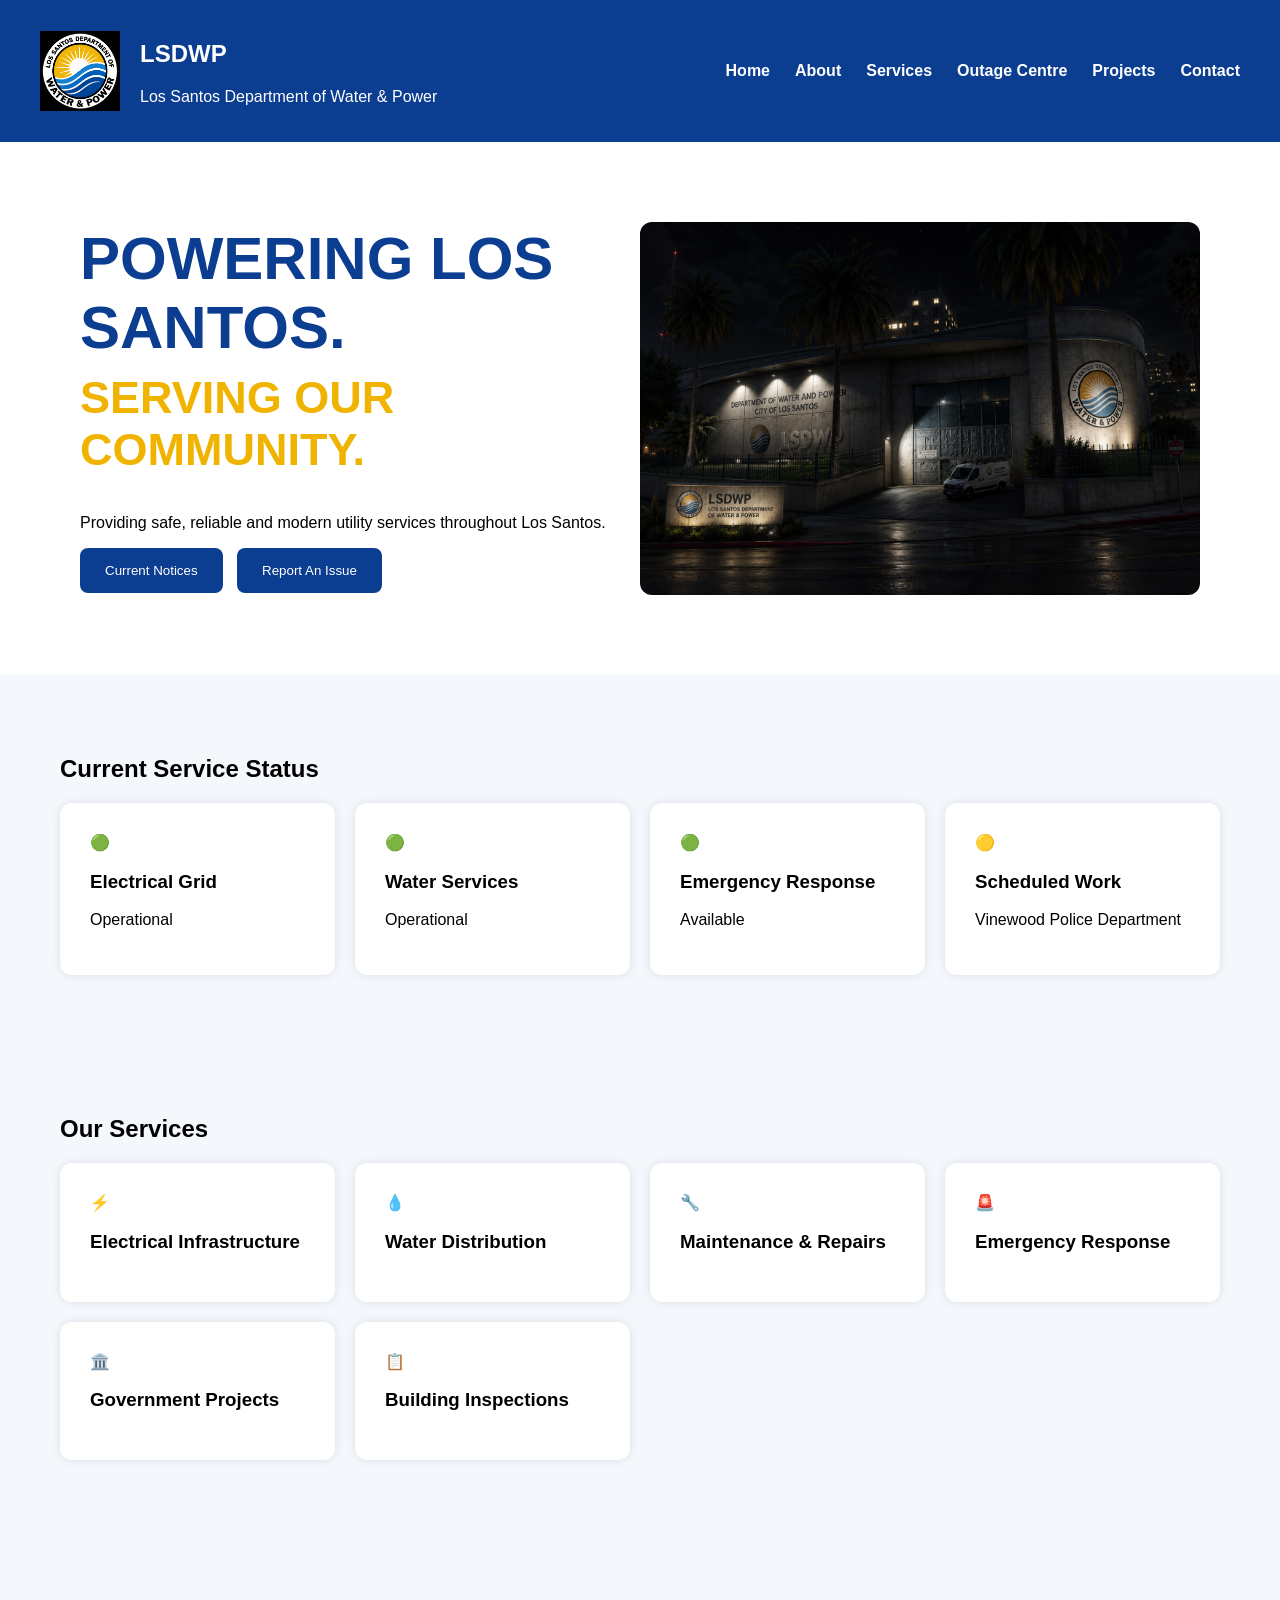
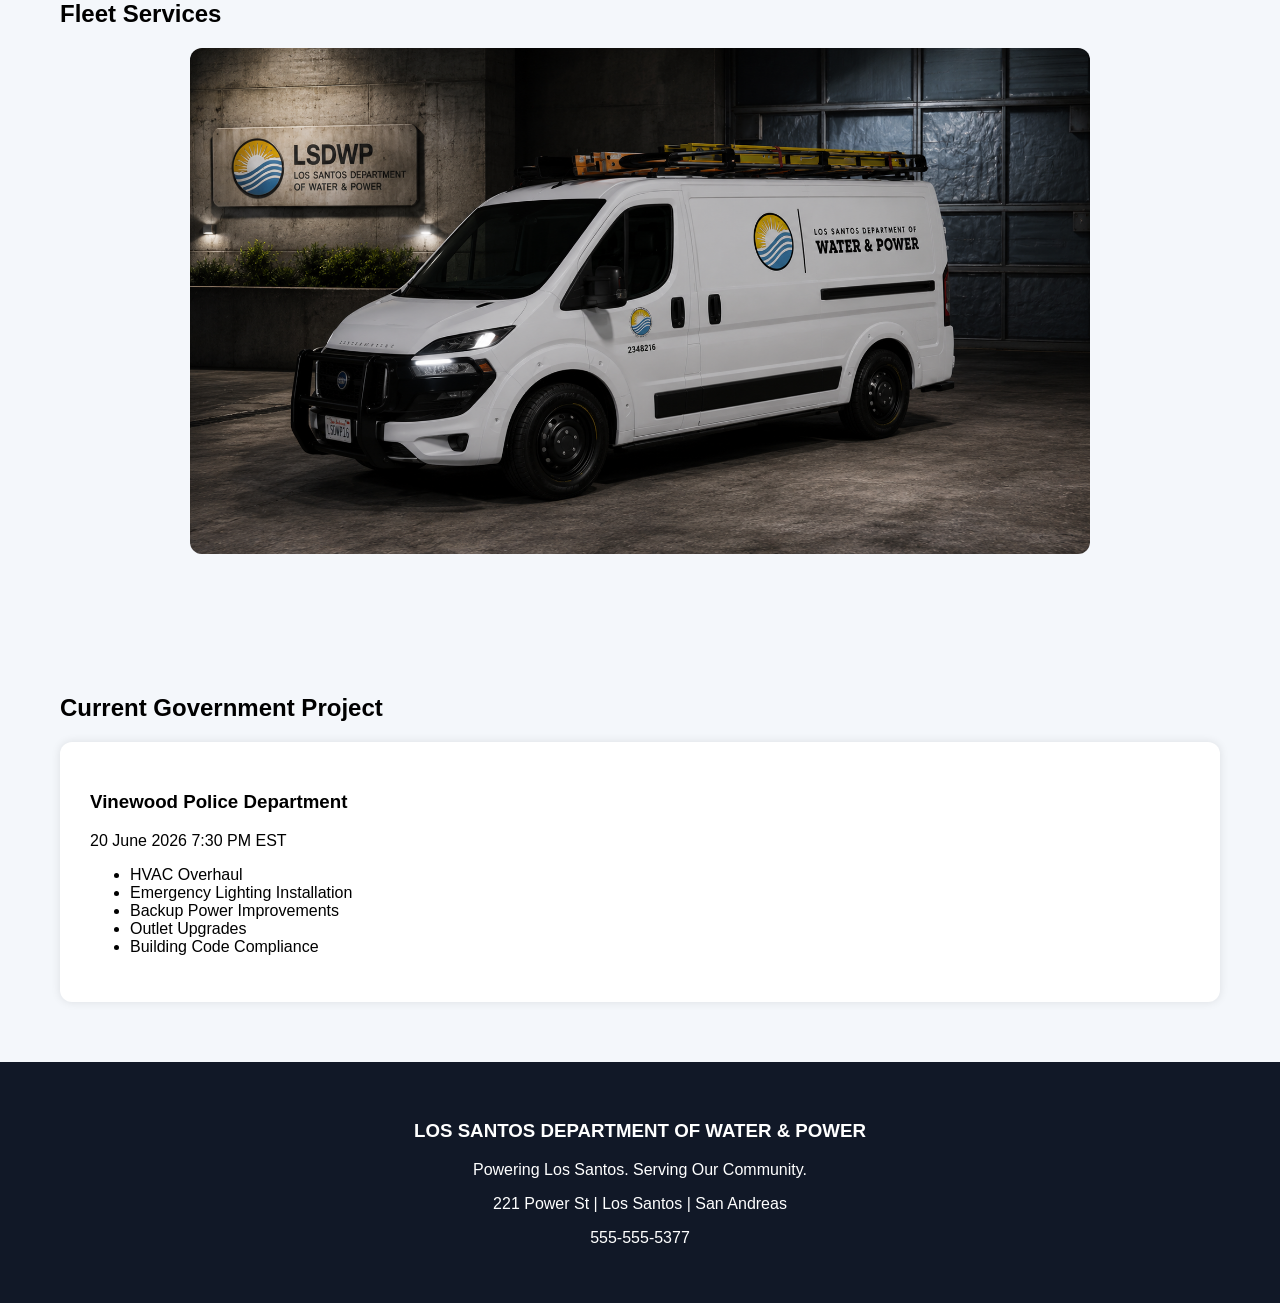
==== index.html @ 187b4512 "Update index.html" ====
<!DOCTYPE html>

<html lang="en">

<head>

<meta charset="UTF-8">

<meta name="viewport" content="width=device-width, initial-scale=1.0">

<title>LSDWP | Los Santos Department of Water & Power</title>

<link rel="stylesheet" href="style.css">

</head>

<body>

<nav>

<div class="brand">

<img src="assets/logo.png">

<div>

<h2>LSDWP</h2>

<p>Los Santos Department of Water & Power</p>

</div>

</div>

<ul>

<li><a href="#">Home</a></li>

<li><a href="#">About</a></li>

<li><a href="#">Services</a></li>

<li><a href="#">Outage Centre</a></li>

<li><a href="#">Projects</a></li>

<li><a href="#">Contact</a></li>

</ul>

</nav>

<header>

<div>

<h1>POWERING LOS SANTOS.</h1>

<h2>SERVING OUR COMMUNITY.</h2>

<p>

Providing safe, reliable and modern utility services throughout Los Santos.

</p>

<div class="buttons">

<button>Current Notices</button>

<button>Report An Issue</button>

</div>

</div>

<img src="./assets/building.png">

</header>

<section>

<h2>Current Service Status</h2>

<div class="status-grid">

<div class="status-card">

🟢

<h3>Electrical Grid</h3>

<p>Operational</p>

</div>

<div class="status-card">

🟢

<h3>Water Services</h3>

<p>Operational</p>

</div>

<div class="status-card">

🟢

<h3>Emergency Response</h3>

<p>Available</p>

</div>

<div class="status-card">

🟡

<h3>Scheduled Work</h3>

<p>Vinewood Police Department</p>

</div>

</div>

</section>

<section>

<h2>Our Services</h2>

<div class="service-grid">

<div class="service">

⚡

<h3>Electrical Infrastructure</h3>

</div>

<div class="service">

💧

<h3>Water Distribution</h3>

</div>

<div class="service">

🔧

<h3>Maintenance & Repairs</h3>

</div>

<div class="service">

🚨

<h3>Emergency Response</h3>

</div>

<div class="service">

🏛️

<h3>Government Projects</h3>

</div>

<div class="service">

📋

<h3>Building Inspections</h3>

</div>

</div>

</section>

<section class="fleet">

<h2>Fleet Services</h2>

<img src="assets/van.jpg">

</section>

<section>

<h2>Current Government Project</h2>

<div class="project">

<h3>Vinewood Police Department</h3>

<p>

20 June 2026

7:30 PM EST

</p>

<ul>

<li>HVAC Overhaul</li>

<li>Emergency Lighting Installation</li>

<li>Backup Power Improvements</li>

<li>Outlet Upgrades</li>

<li>Building Code Compliance</li>

</ul>

</div>

</section>

<footer>

<h3>LOS SANTOS DEPARTMENT OF WATER & POWER</h3>

<p>Powering Los Santos. Serving Our Community.</p>

<p>221 Power St | Los Santos | San Andreas</p>

<p>555-555-5377</p>

</footer>

</body>

</html>
---- style.css ----
body{

margin:0;

font-family:Arial,sans-serif;

background:#f4f7fb;

}

nav{

display:flex;

justify-content:space-between;

align-items:center;

background:#0B3D91;

padding:20px 40px;

color:white;

}

.brand{

display:flex;

align-items:center;

gap:20px;

}

.brand img{

width:80px;

}

nav ul{

display:flex;

gap:25px;

list-style:none;

}

nav a{

color:white;

text-decoration:none;

font-weight:bold;

}

header{

display:flex;

justify-content:space-between;

align-items:center;

padding:80px;

background:white;

}

header img{

width:50%;

border-radius:12px;

}

header h1{

font-size:60px;

margin:0;

color:#0B3D91;

}

header h2{

font-size:45px;

margin-top:10px;

color:#f0b400;

}

.buttons button{

padding:15px 25px;

margin-right:10px;

border:none;

border-radius:8px;

background:#0B3D91;

color:white;

cursor:pointer;

}

section{

padding:60px;

}

.status-grid,

.service-grid{

display:grid;

grid-template-columns:repeat(auto-fit,minmax(250px,1fr));

gap:20px;

}

.status-card,

.service,

.project{

background:white;

padding:30px;

border-radius:12px;

box-shadow:0 0 10px rgba(0,0,0,.1);

}

.fleet img{

width:100%;

max-width:900px;

display:block;

margin:auto;

border-radius:12px;

}

footer{

background:#111827;

color:white;

padding:40px;

text-align:center;

}
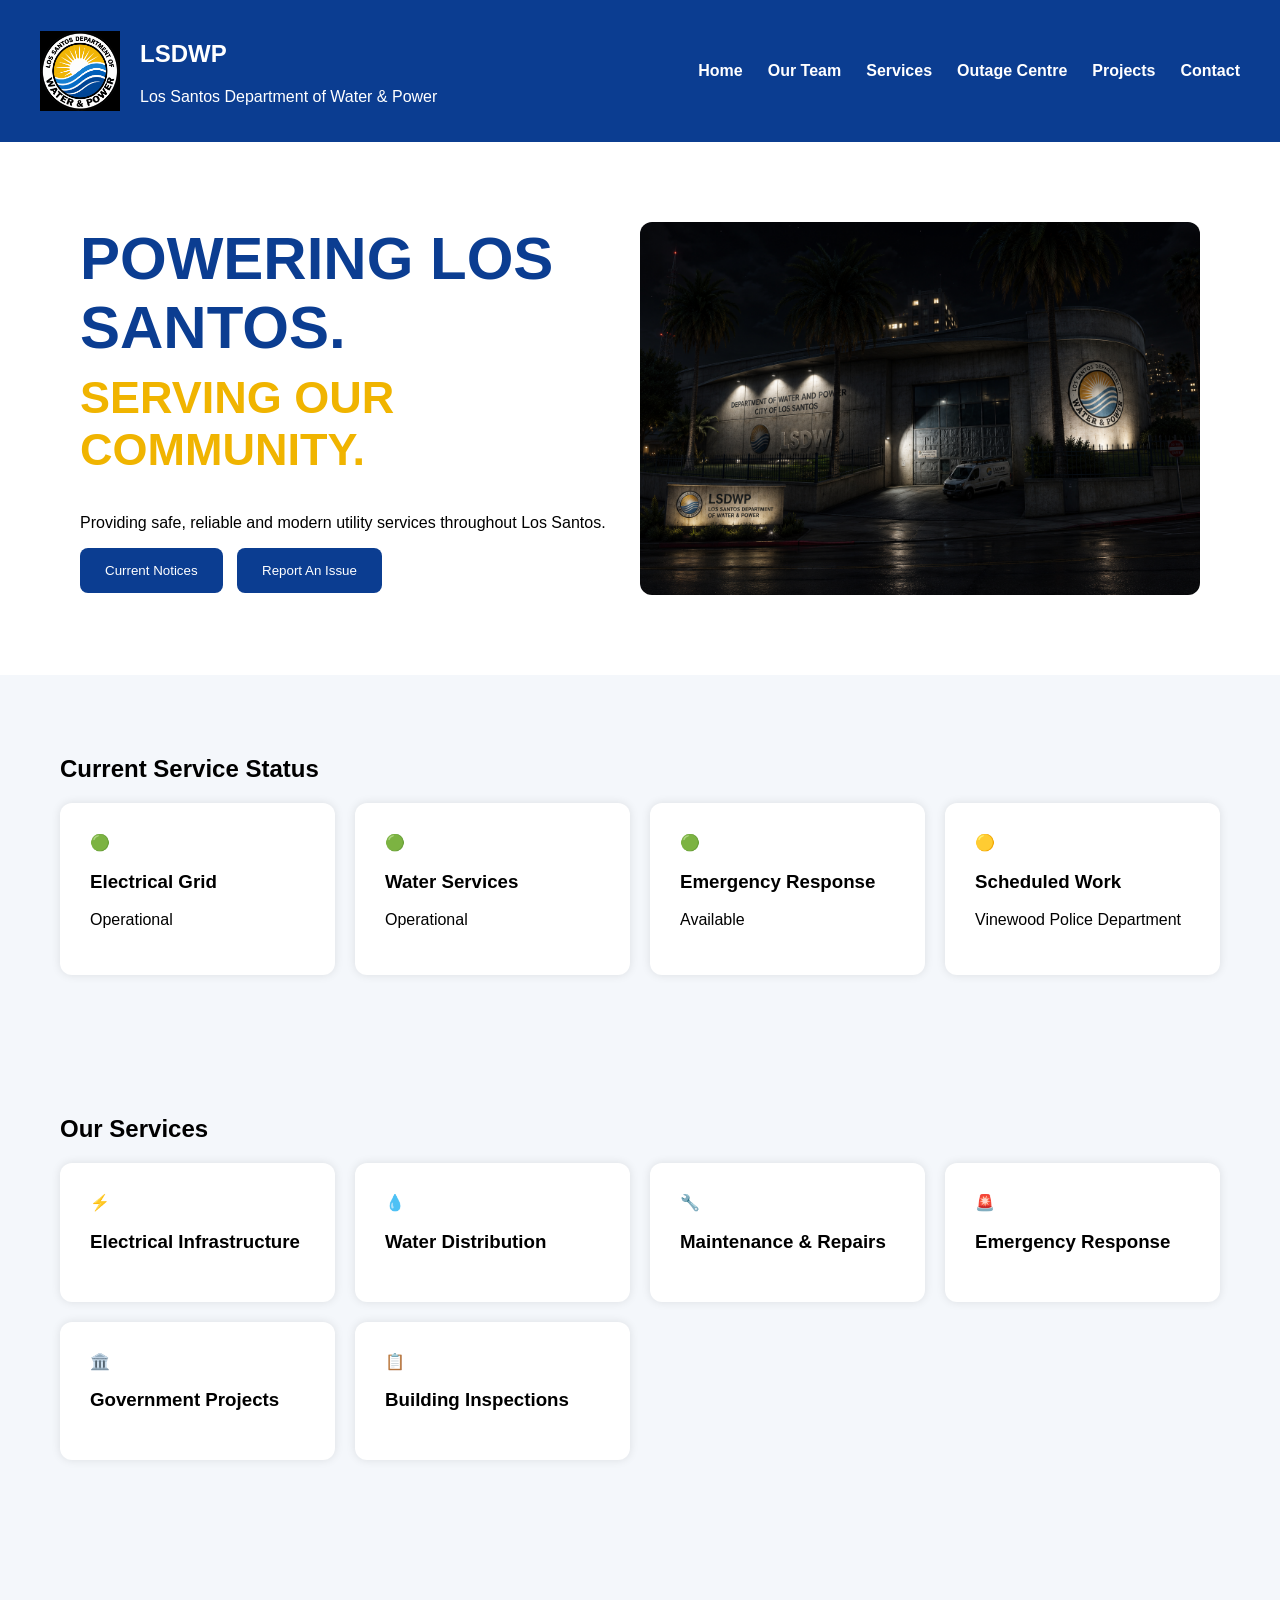
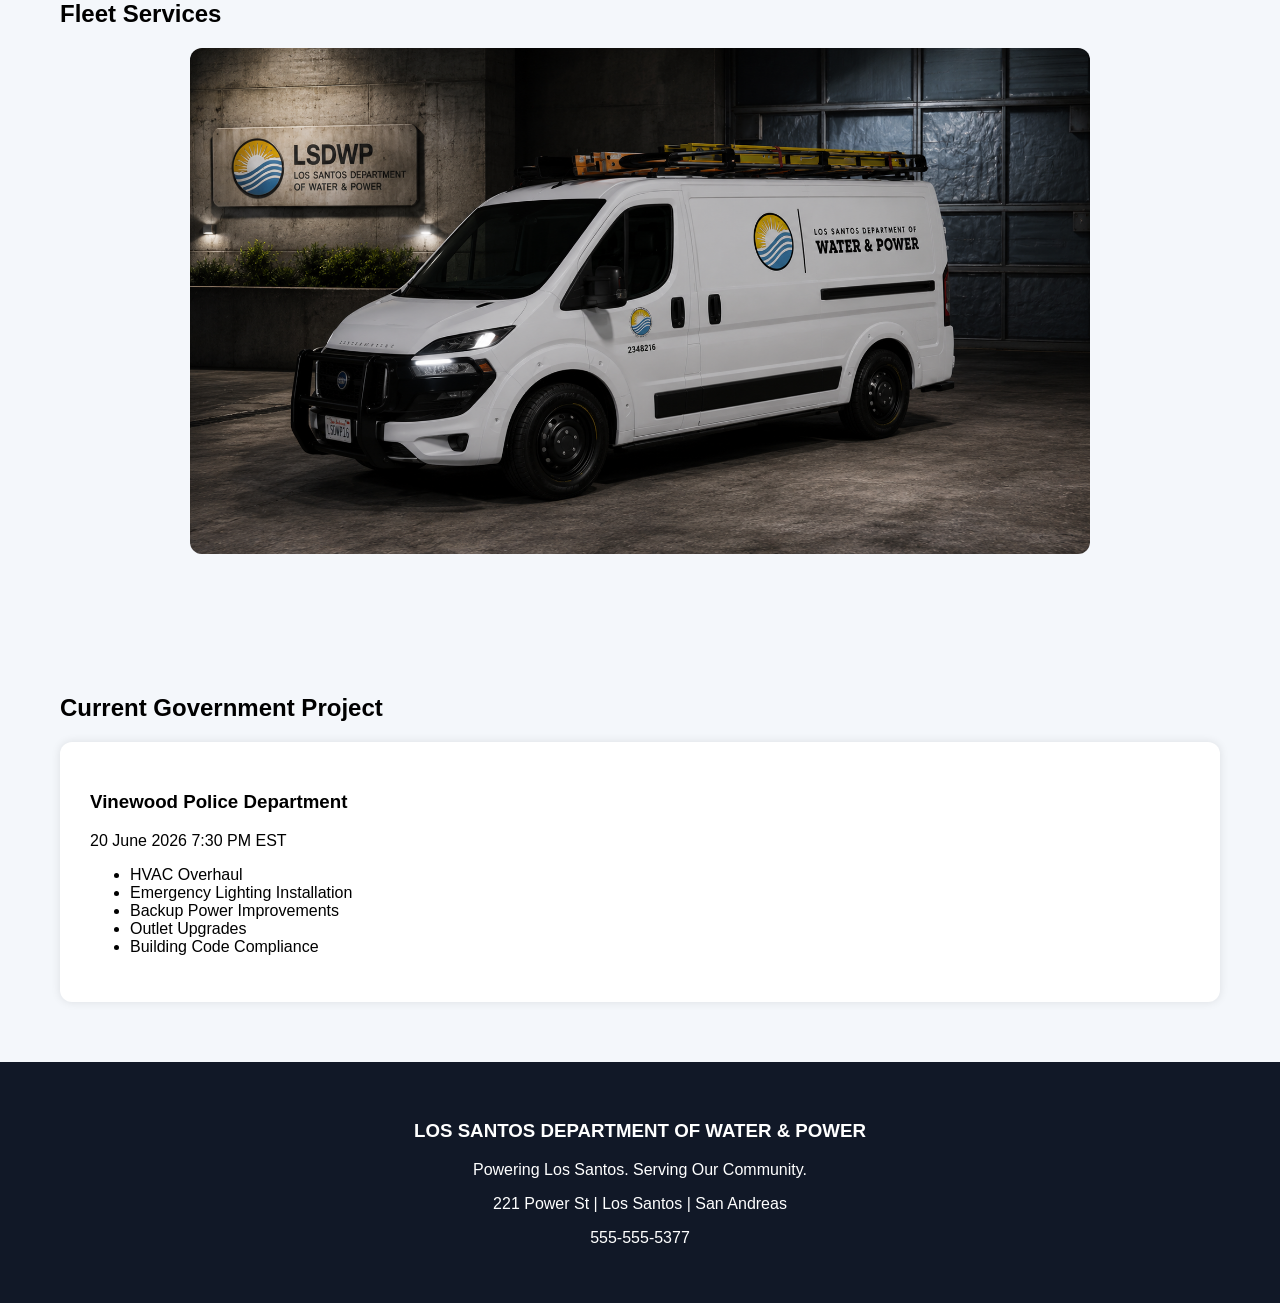
==== commit 1b2d149f: "Update index.html" ====
--- a/index.html
+++ b/index.html
@@ -34,9 +34,9 @@
 
 <ul>
 
-<li><a href="#">Home</a></li>
-
-<li><a href="#">About</a></li>
+<li><a href="index.html">Home</a></li>
+
+<li><a href="staffing.html">Our Team</a></li>
 
 <li><a href="#">Services</a></li>
 
@@ -45,7 +45,6 @@
 <li><a href="#">Projects</a></li>
 
 <li><a href="#">Contact</a></li>
-
 </ul>
 
 </nav>
--- a/style.css
+++ b/style.css
@@ -179,3 +179,64 @@
 text-align:center;
 
 }
+.page-header{
+
+padding:80px;
+
+text-align:center;
+
+background:#0B3D91;
+
+color:white;
+
+}
+
+.staff-grid{
+
+display:grid;
+
+grid-template-columns:repeat(auto-fit,minmax(350px,1fr));
+
+gap:30px;
+
+padding:60px;
+
+}
+
+.staff-card{
+
+background:white;
+
+padding:40px;
+
+border-radius:12px;
+
+box-shadow:0 0 15px rgba(0,0,0,.1);
+
+text-align:center;
+
+}
+
+.avatar{
+
+font-size:80px;
+
+}
+
+.status{
+
+font-weight:bold;
+
+}
+
+.active{
+
+color:green;
+
+}
+
+.training{
+
+color:orange;
+
+}
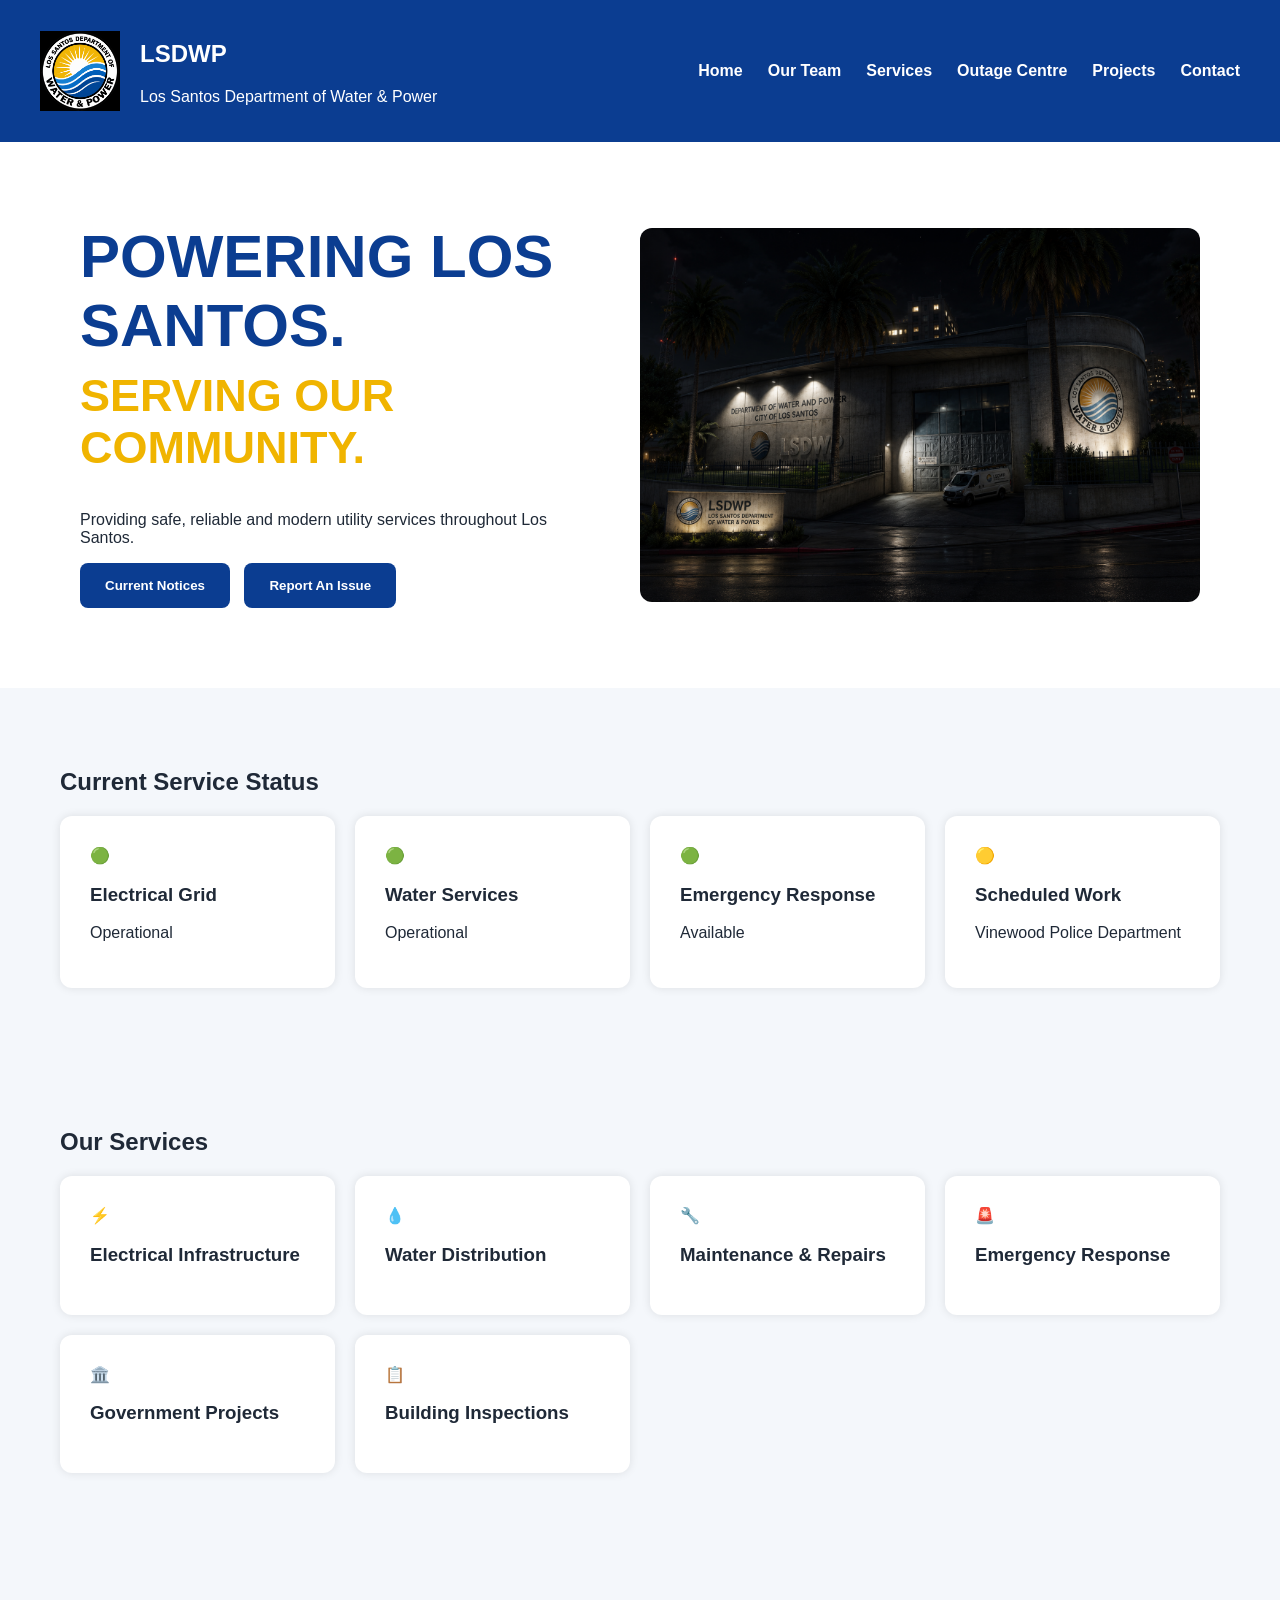
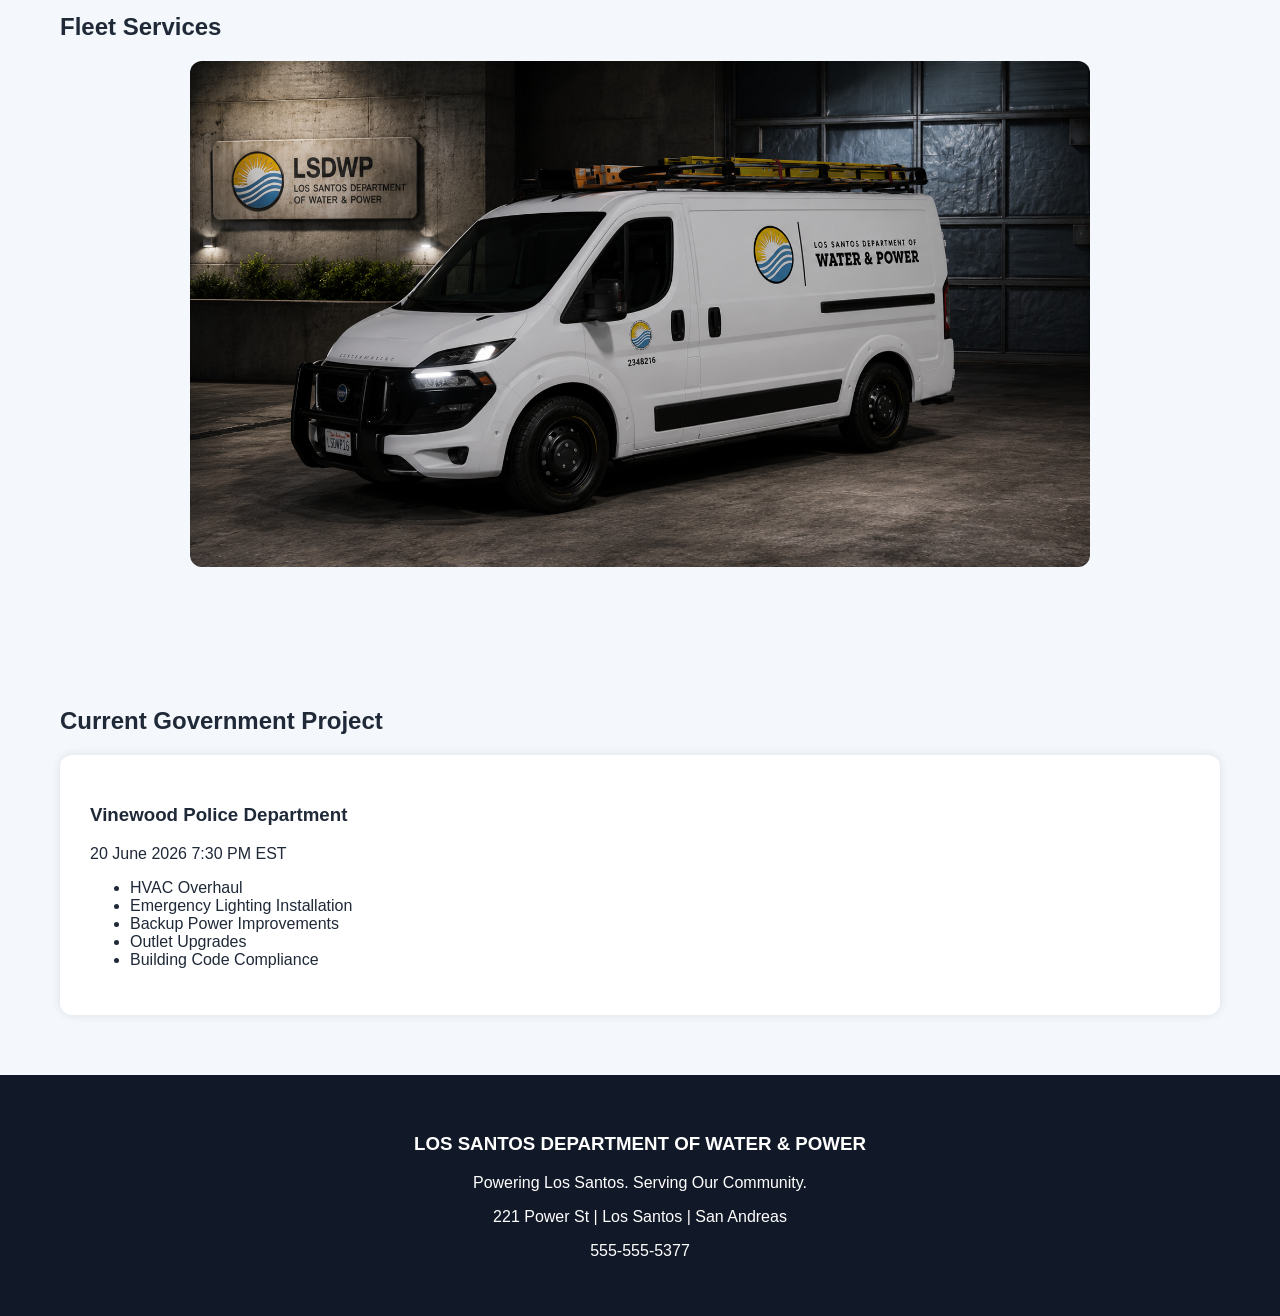
==== commit 4bc34851: "Update index.html" ====
--- a/index.html
+++ b/index.html
@@ -42,7 +42,7 @@
 
 <li><a href="#">Outage Centre</a></li>
 
-<li><a href="#">Projects</a></li>
+<li><a href="projects.html">Projects</a></li>
 
 <li><a href="#">Contact</a></li>
 </ul>
@@ -67,8 +67,17 @@
 
 <button>Current Notices</button>
 
-<button>Report An Issue</button>
-
+<a href="https://forms.gle/GrYyCLGvwcRbDbHo7"
+target="_blank"
+rel="noopener noreferrer">
+
+<button>
+
+Report An Issue
+
+</button>
+
+</a>
 </div>
 
 </div>
--- a/style.css
+++ b/style.css
@@ -1,3 +1,7 @@
+/* =========================
+   GENERAL
+========================= */
+
 body{
 
 margin:0;
@@ -6,7 +10,13 @@
 
 background:#f4f7fb;
 
-}
+color:#1f2937;
+
+}
+
+/* =========================
+   NAVIGATION
+========================= */
 
 nav{
 
@@ -48,6 +58,10 @@
 
 list-style:none;
 
+margin:0;
+
+padding:0;
+
 }
 
 nav a{
@@ -60,6 +74,16 @@
 
 }
 
+nav a:hover{
+
+text-decoration:underline;
+
+}
+
+/* =========================
+   HOMEPAGE HEADER
+========================= */
+
 header{
 
 display:flex;
@@ -72,6 +96,8 @@
 
 background:white;
 
+gap:40px;
+
 }
 
 header img{
@@ -102,6 +128,10 @@
 
 }
 
+/* =========================
+   BUTTONS
+========================= */
+
 .buttons button{
 
 padding:15px 25px;
@@ -118,7 +148,19 @@
 
 cursor:pointer;
 
-}
+font-weight:bold;
+
+}
+
+.buttons button:hover{
+
+background:#082d6d;
+
+}
+
+/* =========================
+   GENERAL SECTIONS
+========================= */
 
 section{
 
@@ -126,6 +168,22 @@
 
 }
 
+.page-header{
+
+padding:80px;
+
+text-align:center;
+
+background:#0B3D91;
+
+color:white;
+
+}
+
+/* =========================
+   STATUS & SERVICES
+========================= */
+
 .status-grid,
 
 .service-grid{
@@ -154,6 +212,10 @@
 
 }
 
+/* =========================
+   FLEET
+========================= */
+
 .fleet img{
 
 width:100%;
@@ -168,6 +230,146 @@
 
 }
 
+/* =========================
+   STAFFING PAGE
+========================= */
+
+.staff-grid{
+
+display:grid;
+
+grid-template-columns:repeat(auto-fit,minmax(400px,1fr));
+
+gap:40px;
+
+padding:40px;
+
+}
+
+.staff-card{
+
+background:white;
+
+padding:30px;
+
+border-radius:15px;
+
+box-shadow:0 5px 15px rgba(0,0,0,.15);
+
+text-align:center;
+
+}
+
+.staff-card img{
+
+width:220px;
+
+height:220px;
+
+object-fit:cover;
+
+border-radius:50%;
+
+border:6px solid #0B3D91;
+
+margin-bottom:20px;
+
+}
+
+.staff-card h2{
+
+font-size:32px;
+
+margin:0;
+
+}
+
+.staff-card h3{
+
+font-size:22px;
+
+color:#0B3D91;
+
+margin:10px 0 15px 0;
+
+}
+
+.status{
+
+font-weight:bold;
+
+}
+
+.active{
+
+color:green;
+
+font-weight:bold;
+
+}
+
+.training{
+
+color:#d89b00;
+
+font-weight:bold;
+
+}
+
+/* =========================
+   FORMS
+========================= */
+
+form{
+
+max-width:700px;
+
+margin:auto;
+
+display:flex;
+
+flex-direction:column;
+
+gap:15px;
+
+}
+
+input,
+
+select,
+
+textarea{
+
+padding:15px;
+
+font-size:16px;
+
+border:1px solid #ccc;
+
+border-radius:8px;
+
+}
+
+#successMessage{
+
+display:none;
+
+background:#d4edda;
+
+padding:20px;
+
+margin-top:30px;
+
+border-radius:8px;
+
+font-weight:bold;
+
+}
+
+/* =========================
+   FOOTER
+========================= */
+
 footer{
 
 background:#111827;
@@ -179,64 +381,53 @@
 text-align:center;
 
 }
-.page-header{
-
-padding:80px;
+
+/* =========================
+   MOBILE
+========================= */
+
+@media (max-width:900px){
+
+header{
+
+flex-direction:column;
 
 text-align:center;
 
-background:#0B3D91;
-
-color:white;
-
-}
-
-.staff-grid{
-
-display:grid;
-
-grid-template-columns:repeat(auto-fit,minmax(350px,1fr));
-
-gap:30px;
-
-padding:60px;
-
-}
-
-.staff-card{
-
-background:white;
-
-padding:40px;
-
-border-radius:12px;
-
-box-shadow:0 0 15px rgba(0,0,0,.1);
-
-text-align:center;
-
-}
-
-.avatar{
-
-font-size:80px;
-
-}
-
-.status{
-
-font-weight:bold;
-
-}
-
-.active{
-
-color:green;
-
-}
-
-.training{
-
-color:orange;
-
-}
+}
+
+header img{
+
+width:100%;
+
+}
+
+header h1{
+
+font-size:42px;
+
+}
+
+header h2{
+
+font-size:28px;
+
+}
+
+nav{
+
+flex-direction:column;
+
+gap:20px;
+
+}
+
+nav ul{
+
+flex-wrap:wrap;
+
+justify-content:center;
+
+}
+
+}
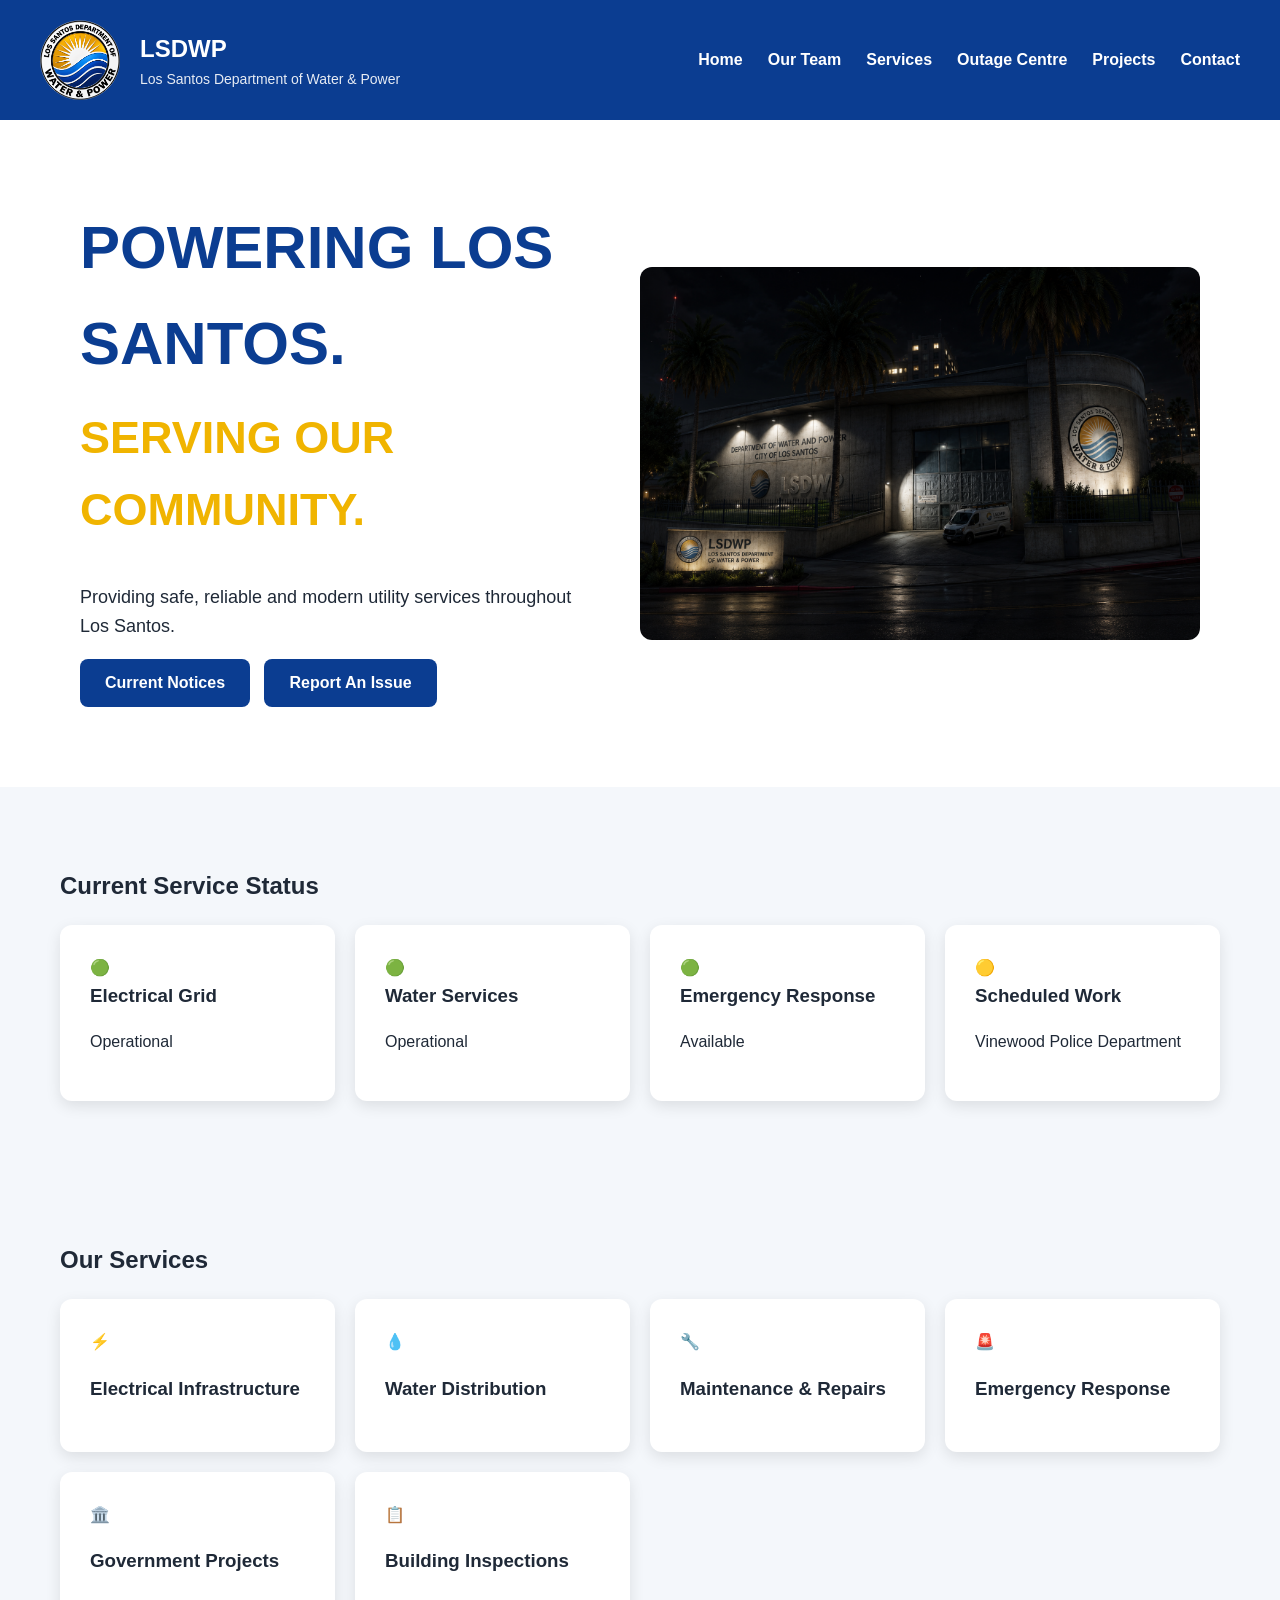
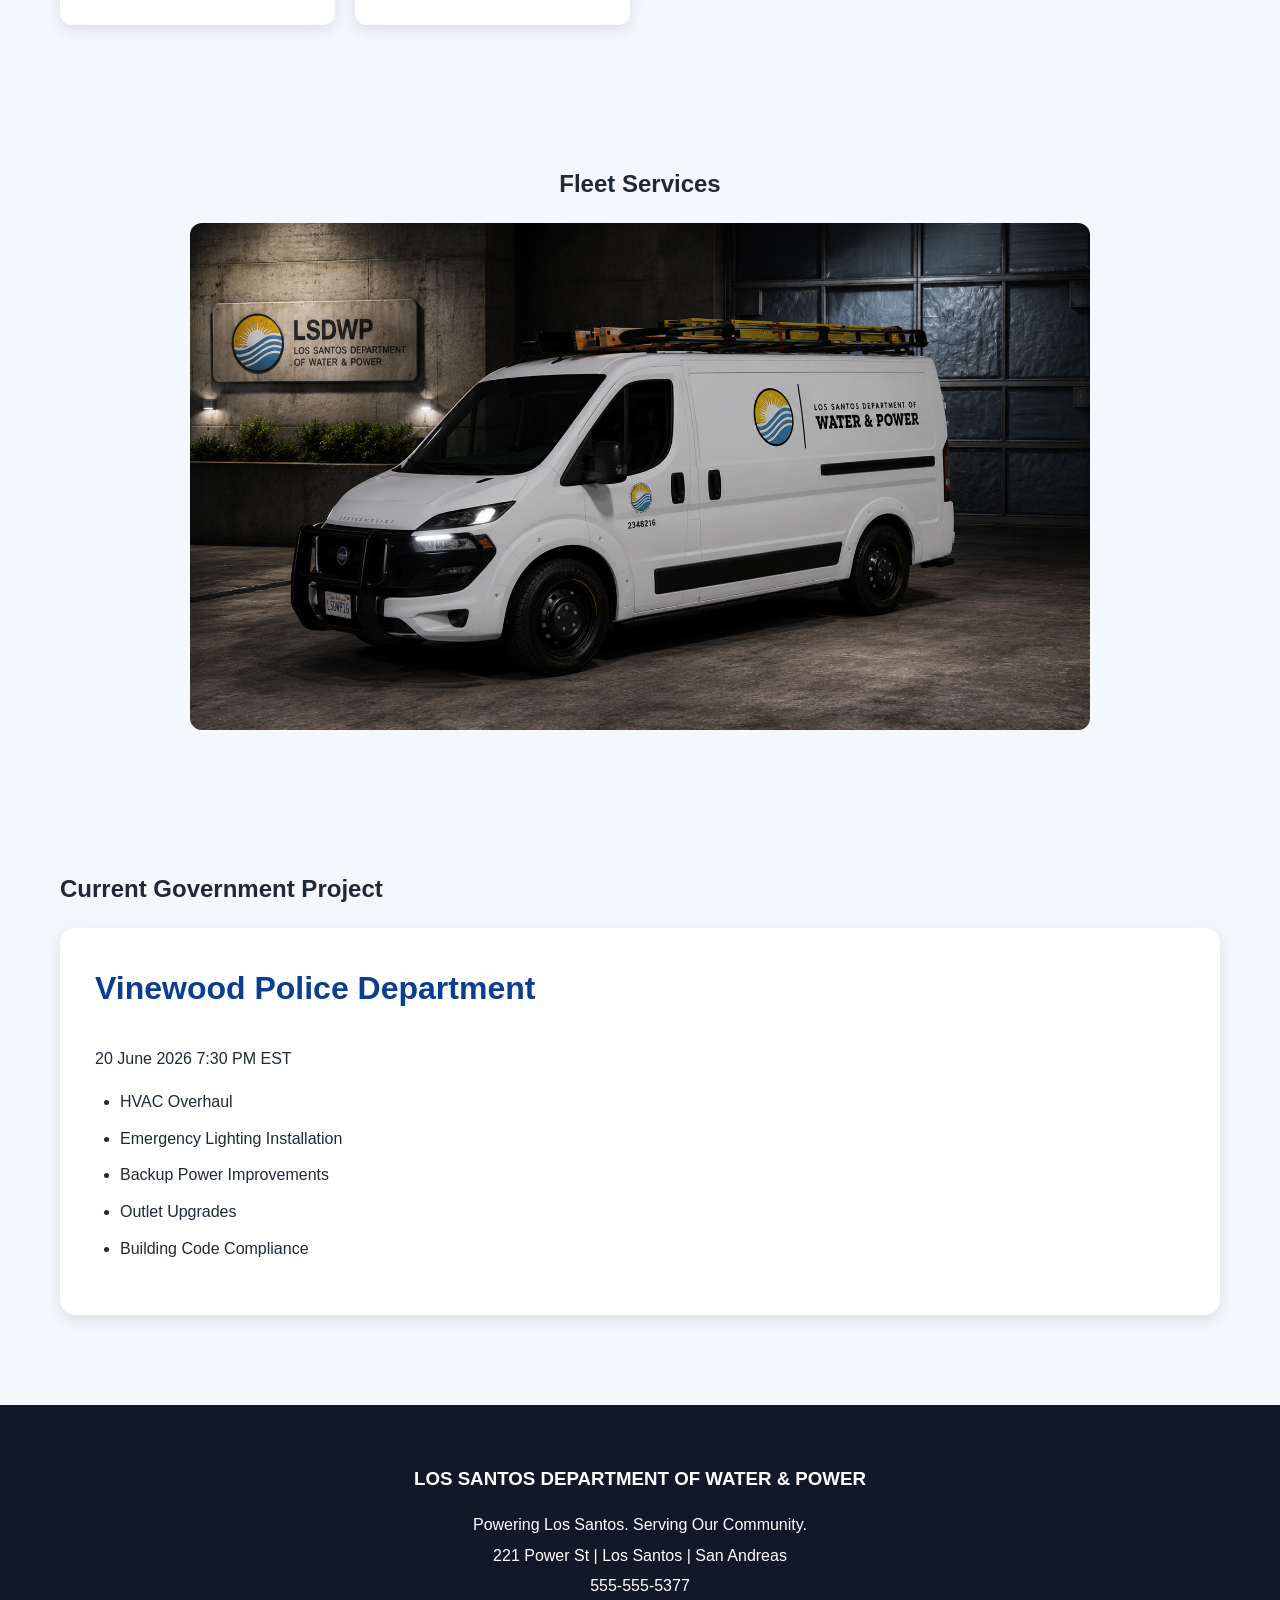
==== commit e33f5bd9: "Update index.html" ====
--- a/index.html
+++ b/index.html
@@ -38,7 +38,7 @@
 
 <li><a href="staffing.html">Our Team</a></li>
 
-<li><a href="#">Services</a></li>
+<li><a href="services.html">Services</a></li>
 
 <li><a href="#">Outage Centre</a></li>
 
--- a/style.css
+++ b/style.css
@@ -12,6 +12,8 @@
 
 color:#1f2937;
 
+line-height:1.6;
+
 }
 
 /* =========================
@@ -32,6 +34,12 @@
 
 color:white;
 
+position:sticky;
+
+top:0;
+
+z-index:1000;
+
 }
 
 .brand{
@@ -50,6 +58,22 @@
 
 }
 
+.brand h2{
+
+margin:0;
+
+}
+
+.brand p{
+
+margin:0;
+
+font-size:14px;
+
+opacity:.9;
+
+}
+
 nav ul{
 
 display:flex;
@@ -72,11 +96,13 @@
 
 font-weight:bold;
 
+transition:color .2s ease;
+
 }
 
 nav a:hover{
 
-text-decoration:underline;
+color:#F0B400;
 
 }
 
@@ -124,7 +150,15 @@
 
 margin-top:10px;
 
-color:#f0b400;
+color:#F0B400;
+
+}
+
+header p{
+
+font-size:18px;
+
+max-width:600px;
 
 }
 
@@ -132,302 +166,474 @@
    BUTTONS
 ========================= */
 
+.buttons button,
+
+.join-button{
+
+padding:15px 25px;
+
+border:none;
+
+border-radius:8px;
+
+background:#0B3D91;
+
+color:white;
+
+cursor:pointer;
+
+font-weight:bold;
+
+font-size:16px;
+
+transition:background .2s ease;
+
+}
+
 .buttons button{
 
-padding:15px 25px;
-
 margin-right:10px;
 
-border:none;
+}
+
+.buttons button:hover,
+
+.join-button:hover{
+
+background:#082d6d;
+
+}
+
+/* =========================
+   GENERAL SECTIONS
+========================= */
+
+section{
+
+padding:60px;
+
+}
+
+.page-header{
+
+padding:80px;
+
+text-align:center;
+
+background:#0B3D91;
+
+color:white;
+
+}
+
+.page-header h1{
+
+margin-top:0;
+
+font-size:48px;
+
+}
+
+/* =========================
+   STATUS & SERVICES
+========================= */
+
+.status-grid,
+
+.service-grid,
+
+.join-grid{
+
+display:grid;
+
+grid-template-columns:repeat(auto-fit,minmax(250px,1fr));
+
+gap:20px;
+
+}
+
+.status-card,
+
+.service,
+
+.project{
+
+background:white;
+
+padding:30px;
+
+border-radius:12px;
+
+box-shadow:0 5px 15px rgba(0,0,0,.1);
+
+transition:transform .2s ease;
+
+}
+
+.status-card:hover,
+
+.service:hover,
+
+.project:hover{
+
+transform:translateY(-4px);
+
+}
+
+.status-card h3{
+
+margin-top:0;
+
+}
+
+/* =========================
+   FLEET
+========================= */
+
+.fleet{
+
+text-align:center;
+
+}
+
+.fleet img{
+
+width:100%;
+
+max-width:900px;
+
+display:block;
+
+margin:auto;
+
+border-radius:12px;
+
+}
+
+/* =========================
+   STAFFING PAGE
+========================= */
+
+.staff-grid{
+
+display:grid;
+
+grid-template-columns:repeat(auto-fit,minmax(400px,1fr));
+
+gap:40px;
+
+padding:40px;
+
+}
+
+.staff-card{
+
+background:white;
+
+padding:35px;
+
+border-radius:15px;
+
+box-shadow:0 5px 15px rgba(0,0,0,.15);
+
+text-align:center;
+
+transition:transform .2s ease;
+
+}
+
+.staff-card:hover{
+
+transform:translateY(-5px);
+
+}
+
+.staff-card img{
+
+width:220px;
+
+height:220px;
+
+object-fit:cover;
+
+border-radius:50%;
+
+border:6px solid #0B3D91;
+
+margin-bottom:20px;
+
+}
+
+.staff-card h2{
+
+font-size:32px;
+
+margin:0;
+
+}
+
+.staff-card h3{
+
+font-size:22px;
+
+color:#0B3D91;
+
+margin:10px 0 15px;
+
+}
+
+.staff-card p{
+
+margin:8px 0;
+
+}
+
+.status{
+
+font-weight:bold;
+
+}
+
+.active{
+
+color:green;
+
+font-weight:bold;
+
+}
+
+.training{
+
+color:#d89b00;
+
+font-weight:bold;
+
+}
+
+/* =========================
+   JOIN LSDWP
+========================= */
+
+.join-lsdwp{
+
+background:white;
+
+text-align:center;
+
+padding:80px 60px;
+
+}
+
+.join-lsdwp h2{
+
+font-size:40px;
+
+color:#0B3D91;
+
+margin-bottom:20px;
+
+}
+
+.join-lsdwp p{
+
+max-width:850px;
+
+margin:15px auto;
+
+line-height:1.8;
+
+}
+
+/* =========================
+   PROJECTS
+========================= */
+
+.project{
+
+padding:35px;
+
+margin-bottom:30px;
+
+border-radius:15px;
+
+}
+
+.project h3{
+
+color:#0B3D91;
+
+font-size:32px;
+
+margin-top:0;
+
+}
+
+.project h4{
+
+margin-top:25px;
+
+color:#0B3D91;
+
+}
+
+.project ul{
+
+padding-left:25px;
+
+line-height:1.8;
+
+}
+
+.project li{
+
+margin-bottom:8px;
+
+}
+
+/* =========================
+   FORMS
+========================= */
+
+form{
+
+max-width:700px;
+
+margin:auto;
+
+display:flex;
+
+flex-direction:column;
+
+gap:15px;
+
+}
+
+input,
+
+select,
+
+textarea{
+
+padding:15px;
+
+font-size:16px;
+
+border:1px solid #ccc;
 
 border-radius:8px;
 
-background:#0B3D91;
+}
+
+#successMessage{
+
+display:none;
+
+background:#d4edda;
+
+padding:20px;
+
+margin-top:30px;
+
+border-radius:8px;
+
+font-weight:bold;
+
+}
+
+/* =========================
+   FOOTER
+========================= */
+
+footer{
+
+background:#111827;
 
 color:white;
 
-cursor:pointer;
-
-font-weight:bold;
-
-}
-
-.buttons button:hover{
-
-background:#082d6d;
-
-}
-
-/* =========================
-   GENERAL SECTIONS
-========================= */
-
-section{
-
-padding:60px;
-
-}
-
-.page-header{
-
-padding:80px;
+padding:40px;
 
 text-align:center;
 
-background:#0B3D91;
-
-color:white;
-
-}
-
-/* =========================
-   STATUS & SERVICES
-========================= */
-
-.status-grid,
-
-.service-grid{
-
-display:grid;
-
-grid-template-columns:repeat(auto-fit,minmax(250px,1fr));
+}
+
+footer p{
+
+margin:5px 0;
+
+}
+
+/* =========================
+   MOBILE
+========================= */
+
+@media (max-width:900px){
+
+header{
+
+flex-direction:column;
+
+text-align:center;
+
+padding:50px 25px;
+
+}
+
+header img{
+
+width:100%;
+
+}
+
+header h1{
+
+font-size:42px;
+
+}
+
+header h2{
+
+font-size:28px;
+
+}
+
+nav{
+
+flex-direction:column;
 
 gap:20px;
 
-}
-
-.status-card,
-
-.service,
-
-.project{
-
-background:white;
-
-padding:30px;
-
-border-radius:12px;
-
-box-shadow:0 0 10px rgba(0,0,0,.1);
-
-}
-
-/* =========================
-   FLEET
-========================= */
-
-.fleet img{
-
-width:100%;
-
-max-width:900px;
-
-display:block;
-
-margin:auto;
-
-border-radius:12px;
-
-}
-
-/* =========================
-   STAFFING PAGE
-========================= */
+padding:20px;
+
+}
+
+nav ul{
+
+flex-wrap:wrap;
+
+justify-content:center;
+
+}
 
 .staff-grid{
 
-display:grid;
-
-grid-template-columns:repeat(auto-fit,minmax(400px,1fr));
-
-gap:40px;
-
-padding:40px;
-
-}
-
-.staff-card{
-
-background:white;
-
-padding:30px;
-
-border-radius:15px;
-
-box-shadow:0 5px 15px rgba(0,0,0,.15);
-
-text-align:center;
+grid-template-columns:1fr;
+
+padding:20px;
 
 }
 
 .staff-card img{
 
-width:220px;
-
-height:220px;
-
-object-fit:cover;
-
-border-radius:50%;
-
-border:6px solid #0B3D91;
-
-margin-bottom:20px;
-
-}
-
-.staff-card h2{
-
-font-size:32px;
-
-margin:0;
-
-}
-
-.staff-card h3{
-
-font-size:22px;
-
-color:#0B3D91;
-
-margin:10px 0 15px 0;
-
-}
-
-.status{
-
-font-weight:bold;
-
-}
-
-.active{
-
-color:green;
-
-font-weight:bold;
-
-}
-
-.training{
-
-color:#d89b00;
-
-font-weight:bold;
-
-}
-
-/* =========================
-   FORMS
-========================= */
-
-form{
-
-max-width:700px;
-
-margin:auto;
-
-display:flex;
-
-flex-direction:column;
-
-gap:15px;
-
-}
-
-input,
-
-select,
-
-textarea{
-
-padding:15px;
-
-font-size:16px;
-
-border:1px solid #ccc;
-
-border-radius:8px;
-
-}
-
-#successMessage{
-
-display:none;
-
-background:#d4edda;
-
-padding:20px;
-
-margin-top:30px;
-
-border-radius:8px;
-
-font-weight:bold;
-
-}
-
-/* =========================
-   FOOTER
-========================= */
-
-footer{
-
-background:#111827;
-
-color:white;
-
-padding:40px;
-
-text-align:center;
-
-}
-
-/* =========================
-   MOBILE
-========================= */
-
-@media (max-width:900px){
-
-header{
-
-flex-direction:column;
-
-text-align:center;
-
-}
-
-header img{
-
-width:100%;
-
-}
-
-header h1{
-
-font-size:42px;
-
-}
-
-header h2{
-
-font-size:28px;
-
-}
-
-nav{
-
-flex-direction:column;
-
-gap:20px;
-
-}
-
-nav ul{
-
-flex-wrap:wrap;
-
-justify-content:center;
-
-}
-
-}
+width:180px;
+
+height:180px;
+
+}
+
+.join-lsdwp{
+
+padding:60px 25px;
+
+}
+
+}
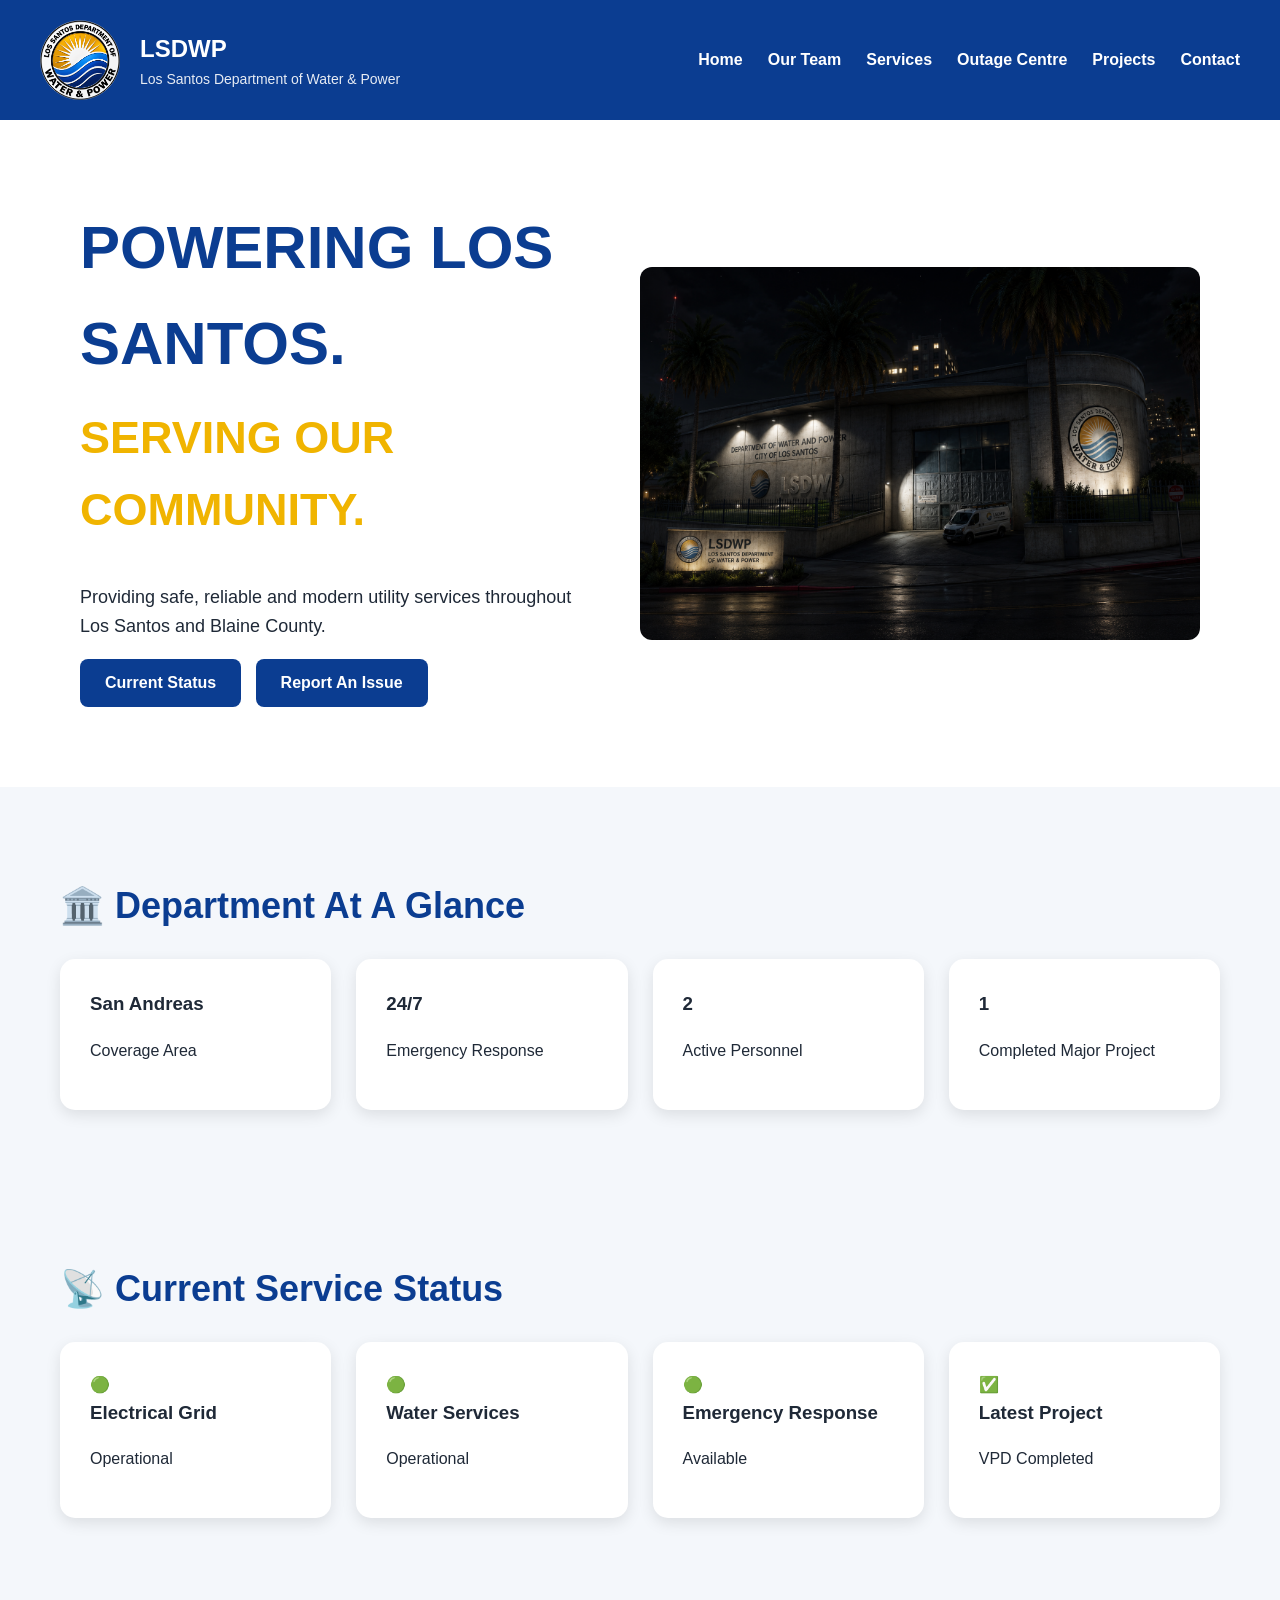
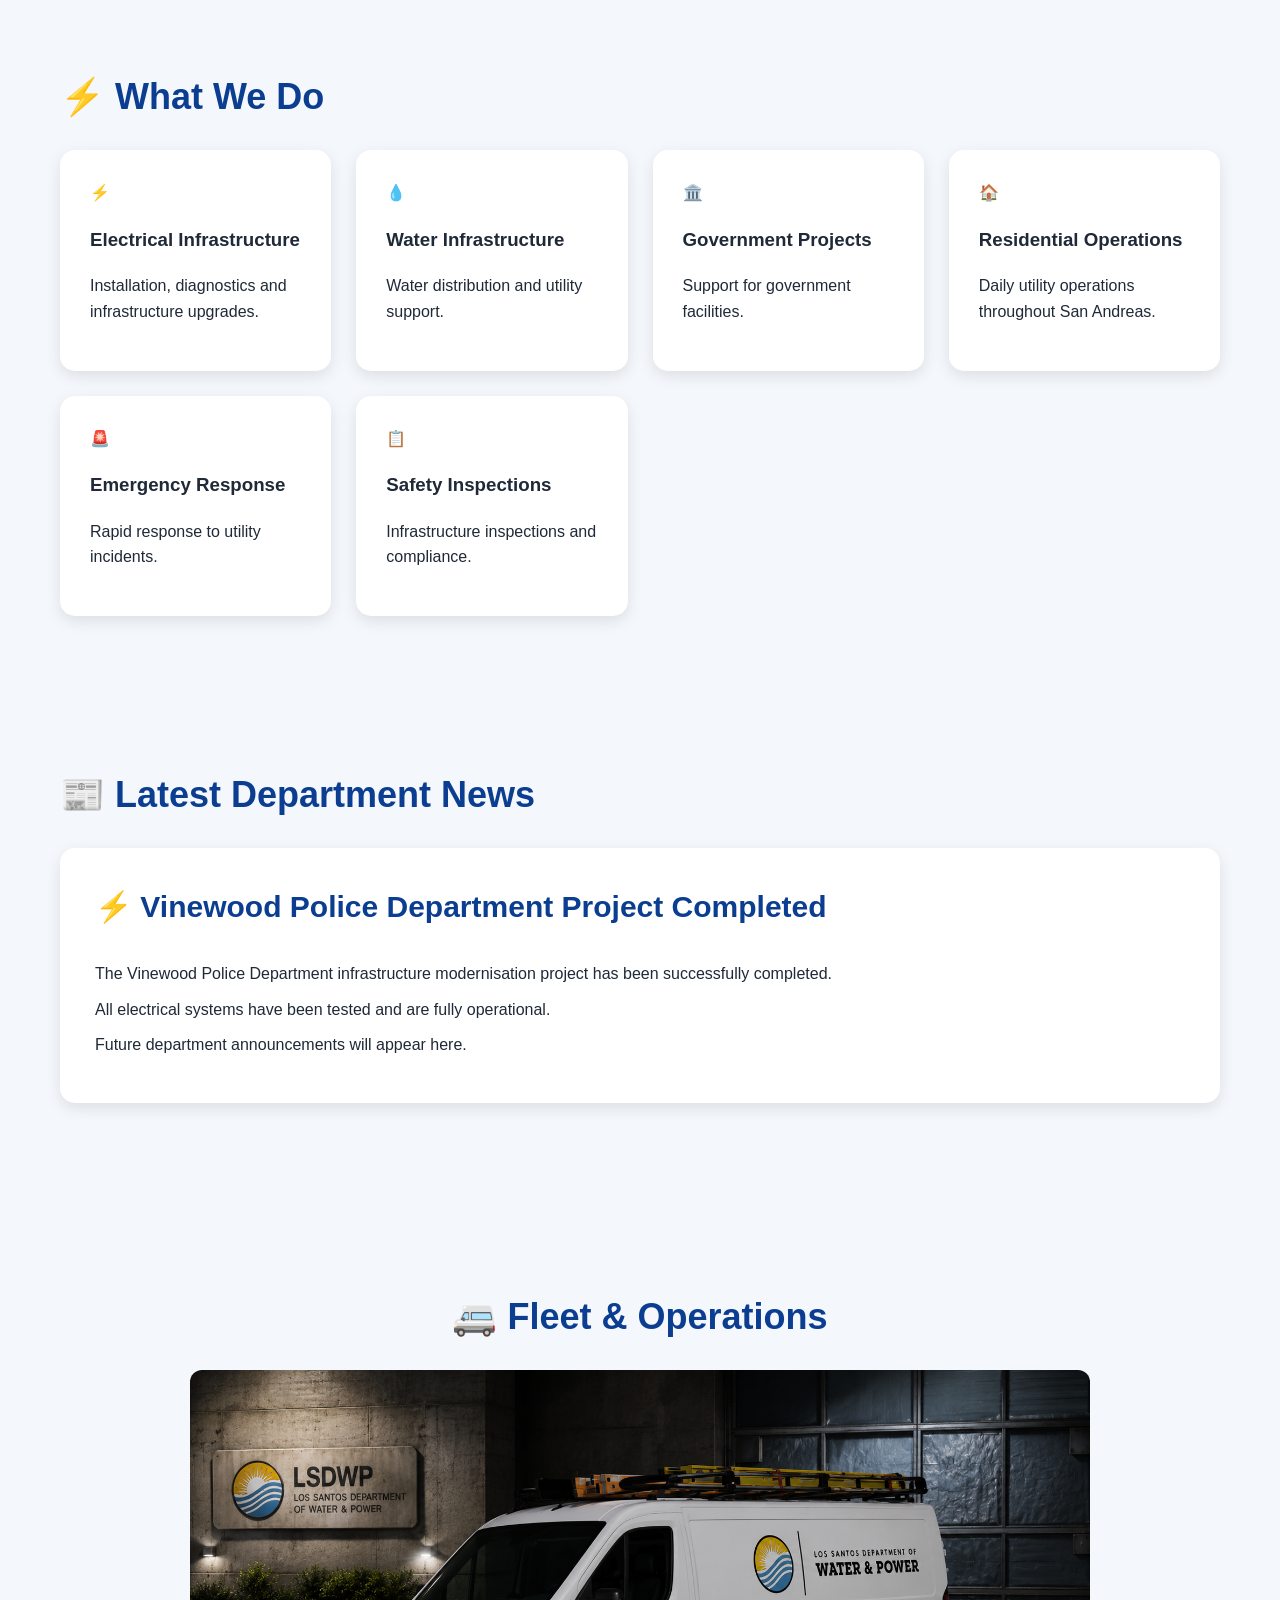
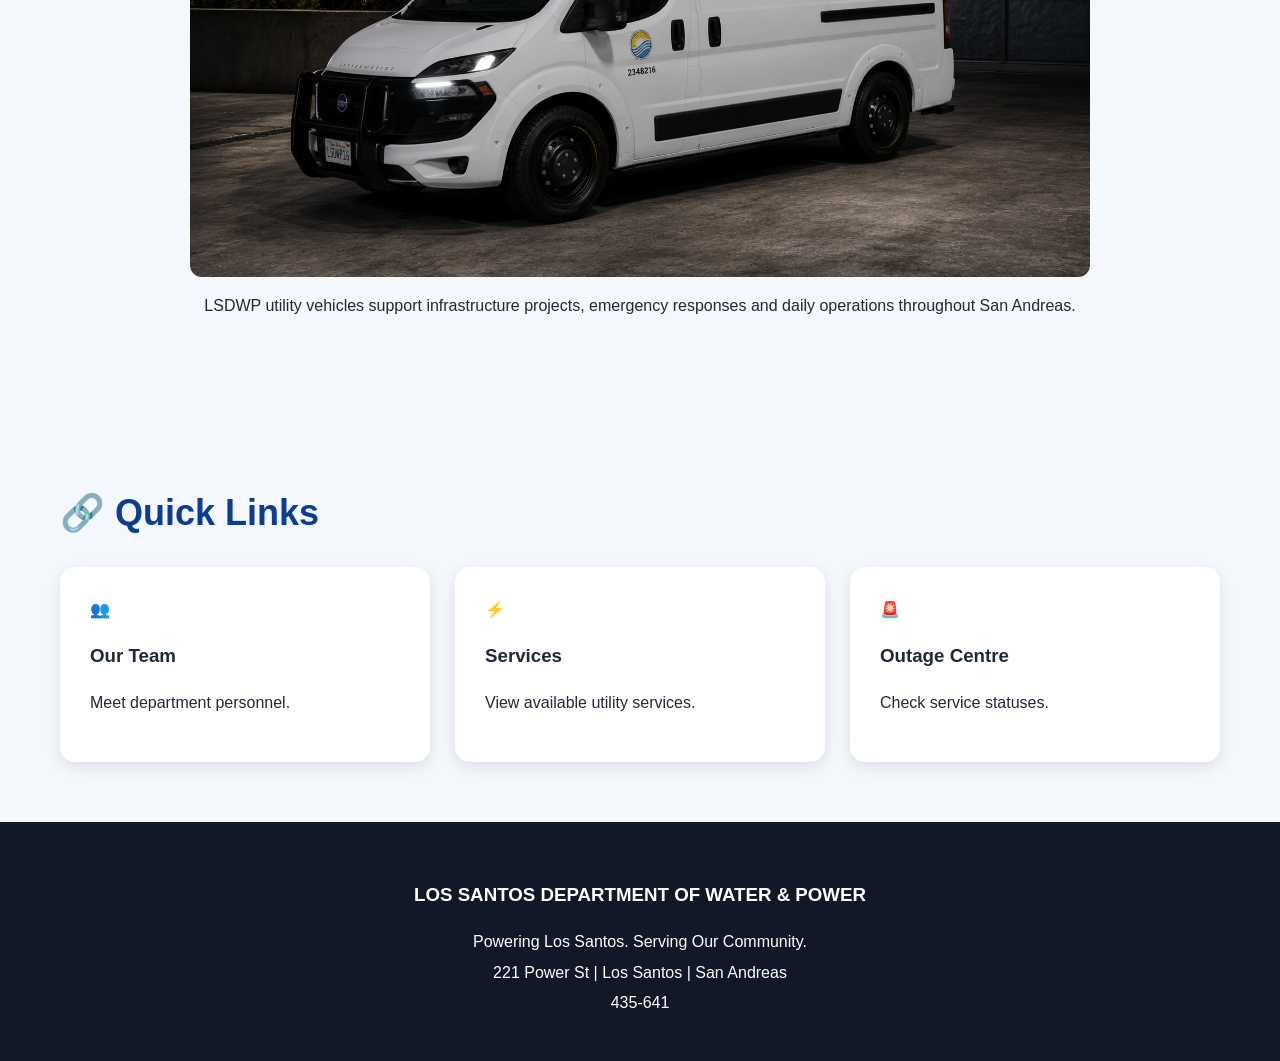
==== commit 68a17cb6: "Update index.html" ====
--- a/index.html
+++ b/index.html
@@ -20,7 +20,7 @@
 
 <div class="brand">
 
-<img src="assets/logo.png">
+<img src="assets/logo.png" alt="LSDWP Logo">
 
 <div>
 
@@ -40,11 +40,12 @@
 
 <li><a href="services.html">Services</a></li>
 
-<li><a href="#">Outage Centre</a></li>
+<li><a href="outages.html">Outage Centre</a></li>
 
 <li><a href="projects.html">Projects</a></li>
 
 <li><a href="#">Contact</a></li>
+
 </ul>
 
 </nav>
@@ -59,16 +60,22 @@
 
 <p>
 
-Providing safe, reliable and modern utility services throughout Los Santos.
+Providing safe, reliable and modern utility services throughout Los Santos and Blaine County.
 
 </p>
 
 <div class="buttons">
 
-<button>Current Notices</button>
+<button onclick="location.href='outages.html'">
+
+Current Status
+
+</button>
 
 <a href="https://forms.gle/GrYyCLGvwcRbDbHo7"
+
 target="_blank"
+
 rel="noopener noreferrer">
 
 <button>
@@ -78,22 +85,67 @@
 </button>
 
 </a>
-</div>
-
-</div>
-
-<img src="./assets/building.png">
+
+</div>
+
+</div>
+
+<img src="./assets/building.png"
+
+alt="LSDWP Headquarters">
 
 </header>
 
 <section>
 
-<h2>Current Service Status</h2>
+<h2>🏛️ Department At A Glance</h2>
 
 <div class="status-grid">
 
 <div class="status-card">
 
+<h3>San Andreas</h3>
+
+<p>Coverage Area</p>
+
+</div>
+
+<div class="status-card">
+
+<h3>24/7</h3>
+
+<p>Emergency Response</p>
+
+</div>
+
+<div class="status-card">
+
+<h3>2</h3>
+
+<p>Active Personnel</p>
+
+</div>
+
+<div class="status-card">
+
+<h3>1</h3>
+
+<p>Completed Major Project</p>
+
+</div>
+
+</div>
+
+</section>
+
+<section>
+
+<h2>📡 Current Service Status</h2>
+
+<div class="status-grid">
+
+<div class="status-card">
+
 🟢
 
 <h3>Electrical Grid</h3>
@@ -124,21 +176,21 @@
 
 <div class="status-card">
 
-🟡
-
-<h3>Scheduled Work</h3>
-
-<p>Vinewood Police Department</p>
-
-</div>
-
-</div>
-
-</section>
-
-<section>
-
-<h2>Our Services</h2>
+✅
+
+<h3>Latest Project</h3>
+
+<p>VPD Completed</p>
+
+</div>
+
+</div>
+
+</section>
+
+<section>
+
+<h2>⚡ What We Do</h2>
 
 <div class="service-grid">
 
@@ -148,21 +200,53 @@
 
 <h3>Electrical Infrastructure</h3>
 
+<p>
+
+Installation, diagnostics and infrastructure upgrades.
+
+</p>
+
 </div>
 
 <div class="service">
 
 💧
 
-<h3>Water Distribution</h3>
-
-</div>
-
-<div class="service">
-
-🔧
-
-<h3>Maintenance & Repairs</h3>
+<h3>Water Infrastructure</h3>
+
+<p>
+
+Water distribution and utility support.
+
+</p>
+
+</div>
+
+<div class="service">
+
+🏛️
+
+<h3>Government Projects</h3>
+
+<p>
+
+Support for government facilities.
+
+</p>
+
+</div>
+
+<div class="service">
+
+🏠
+
+<h3>Residential Operations</h3>
+
+<p>
+
+Daily utility operations throughout San Andreas.
+
+</p>
 
 </div>
 
@@ -172,13 +256,11 @@
 
 <h3>Emergency Response</h3>
 
-</div>
-
-<div class="service">
-
-🏛️
-
-<h3>Government Projects</h3>
+<p>
+
+Rapid response to utility incidents.
+
+</p>
 
 </div>
 
@@ -186,9 +268,45 @@
 
 📋
 
-<h3>Building Inspections</h3>
-
-</div>
+<h3>Safety Inspections</h3>
+
+<p>
+
+Infrastructure inspections and compliance.
+
+</p>
+
+</div>
+
+</div>
+
+</section>
+
+<section>
+
+<h2>📰 Latest Department News</h2>
+
+<div class="project">
+
+<h3>⚡ Vinewood Police Department Project Completed</h3>
+
+<p>
+
+The Vinewood Police Department infrastructure modernisation project has been successfully completed.
+
+</p>
+
+<p>
+
+All electrical systems have been tested and are fully operational.
+
+</p>
+
+<p>
+
+Future department announcements will appear here.
+
+</p>
 
 </div>
 
@@ -196,41 +314,67 @@
 
 <section class="fleet">
 
-<h2>Fleet Services</h2>
-
-<img src="assets/van.jpg">
-
-</section>
-
-<section>
-
-<h2>Current Government Project</h2>
-
-<div class="project">
-
-<h3>Vinewood Police Department</h3>
-
-<p>
-
-20 June 2026
-
-7:30 PM EST
-
-</p>
-
-<ul>
-
-<li>HVAC Overhaul</li>
-
-<li>Emergency Lighting Installation</li>
-
-<li>Backup Power Improvements</li>
-
-<li>Outlet Upgrades</li>
-
-<li>Building Code Compliance</li>
-
-</ul>
+<h2>🚐 Fleet & Operations</h2>
+
+<img src="assets/van.jpg"
+
+alt="LSDWP Utility Vehicle">
+
+<p>
+
+LSDWP utility vehicles support infrastructure projects, emergency responses and daily operations throughout San Andreas.
+
+</p>
+
+</section>
+
+<section>
+
+<h2>🔗 Quick Links</h2>
+
+<div class="service-grid">
+
+<div class="service">
+
+👥
+
+<h3>Our Team</h3>
+
+<p>
+
+Meet department personnel.
+
+</p>
+
+</div>
+
+<div class="service">
+
+⚡
+
+<h3>Services</h3>
+
+<p>
+
+View available utility services.
+
+</p>
+
+</div>
+
+<div class="service">
+
+🚨
+
+<h3>Outage Centre</h3>
+
+<p>
+
+Check service statuses.
+
+</p>
+
+</div>
 
 </div>
 
@@ -244,7 +388,7 @@
 
 <p>221 Power St | Los Santos | San Andreas</p>
 
-<p>555-555-5377</p>
+<p>435-641</p>
 
 </footer>
 
--- a/style.css
+++ b/style.css
@@ -16,6 +16,12 @@
 
 }
 
+a{
+
+text-decoration:none;
+
+}
+
 /* =========================
    NAVIGATION
 ========================= */
@@ -92,11 +98,9 @@
 
 color:white;
 
-text-decoration:none;
-
 font-weight:bold;
 
-transition:color .2s ease;
+transition:.2s ease;
 
 }
 
@@ -158,7 +162,7 @@
 
 font-size:18px;
 
-max-width:600px;
+max-width:650px;
 
 }
 
@@ -186,7 +190,7 @@
 
 font-size:16px;
 
-transition:background .2s ease;
+transition:.2s ease;
 
 }
 
@@ -214,6 +218,16 @@
 
 }
 
+section h2{
+
+font-size:36px;
+
+color:#0B3D91;
+
+margin-bottom:25px;
+
+}
+
 .page-header{
 
 padding:80px;
@@ -228,412 +242,452 @@
 
 .page-header h1{
 
+font-size:48px;
+
+margin:0;
+
+}
+
+.page-header p{
+
+max-width:900px;
+
+margin:auto;
+
+}
+
+/* =========================
+   STATUS & SERVICES
+========================= */
+
+.status-grid,
+
+.service-grid,
+
+.join-grid{
+
+display:grid;
+
+grid-template-columns:repeat(auto-fit,minmax(250px,1fr));
+
+gap:25px;
+
+}
+
+.status-card,
+
+.service{
+
+background:white;
+
+padding:30px;
+
+border-radius:15px;
+
+box-shadow:0 5px 15px rgba(0,0,0,.1);
+
+transition:.2s ease;
+
+}
+
+.status-card:hover,
+
+.service:hover{
+
+transform:translateY(-4px);
+
+}
+
+.status-card h3{
+
 margin-top:0;
 
-font-size:48px;
-
-}
-
-/* =========================
-   STATUS & SERVICES
-========================= */
-
-.status-grid,
-
-.service-grid,
-
-.join-grid{
+}
+
+/* =========================
+   FLEET
+========================= */
+
+.fleet{
+
+text-align:center;
+
+}
+
+.fleet img{
+
+width:100%;
+
+max-width:900px;
+
+display:block;
+
+margin:auto;
+
+border-radius:12px;
+
+}
+
+/* =========================
+   STAFFING PAGE
+========================= */
+
+.staff-grid{
 
 display:grid;
 
-grid-template-columns:repeat(auto-fit,minmax(250px,1fr));
+grid-template-columns:repeat(auto-fit,minmax(400px,1fr));
+
+gap:40px;
+
+padding:40px;
+
+}
+
+.staff-card{
+
+background:white;
+
+padding:35px;
+
+border-radius:15px;
+
+box-shadow:0 5px 15px rgba(0,0,0,.15);
+
+text-align:center;
+
+transition:.2s ease;
+
+}
+
+.staff-card:hover{
+
+transform:translateY(-5px);
+
+}
+
+.staff-card img{
+
+width:220px;
+
+height:220px;
+
+object-fit:cover;
+
+border-radius:50%;
+
+border:6px solid #0B3D91;
+
+margin-bottom:20px;
+
+}
+
+.staff-card h2{
+
+font-size:32px;
+
+margin:0;
+
+}
+
+.staff-card h3{
+
+font-size:22px;
+
+color:#0B3D91;
+
+margin:10px 0 15px;
+
+}
+
+.staff-card p{
+
+margin:8px 0;
+
+}
+
+.status{
+
+font-weight:bold;
+
+}
+
+.active{
+
+color:green;
+
+font-weight:bold;
+
+}
+
+.training{
+
+color:#d89b00;
+
+font-weight:bold;
+
+}
+
+/* =========================
+   JOIN LSDWP
+========================= */
+
+.join-lsdwp{
+
+background:white;
+
+padding:80px 60px;
+
+text-align:center;
+
+}
+
+.join-lsdwp h2{
+
+font-size:40px;
+
+color:#0B3D91;
+
+}
+
+.join-lsdwp p{
+
+max-width:850px;
+
+margin:15px auto;
+
+}
+
+/* =========================
+   PROJECTS
+========================= */
+
+.project{
+
+background:white;
+
+padding:35px;
+
+margin-bottom:35px;
+
+border-radius:15px;
+
+box-shadow:0 5px 15px rgba(0,0,0,.1);
+
+}
+
+.project h3{
+
+font-size:30px;
+
+color:#0B3D91;
+
+margin-top:0;
+
+}
+
+.project h4{
+
+color:#0B3D91;
+
+margin-top:25px;
+
+}
+
+.project p{
+
+margin:10px 0;
+
+}
+
+.project ul{
+
+padding-left:25px;
+
+line-height:1.8;
+
+}
+
+.project li{
+
+margin-bottom:8px;
+
+}
+
+.completed-project{
+
+border-left:8px solid #28a745;
+
+}
+
+.no-projects{
+
+text-align:center;
+
+}
+
+/* =========================
+   FORMS
+========================= */
+
+form{
+
+max-width:700px;
+
+margin:auto;
+
+display:flex;
+
+flex-direction:column;
+
+gap:15px;
+
+}
+
+input,
+
+select,
+
+textarea{
+
+padding:15px;
+
+font-size:16px;
+
+border:1px solid #ccc;
+
+border-radius:8px;
+
+}
+
+#successMessage{
+
+display:none;
+
+background:#d4edda;
+
+padding:20px;
+
+margin-top:30px;
+
+border-radius:8px;
+
+font-weight:bold;
+
+}
+
+/* =========================
+   FOOTER
+========================= */
+
+footer{
+
+background:#111827;
+
+color:white;
+
+padding:40px;
+
+text-align:center;
+
+}
+
+footer p{
+
+margin:5px 0;
+
+}
+
+/* =========================
+   MOBILE
+========================= */
+
+@media (max-width:900px){
+
+nav{
+
+flex-direction:column;
 
 gap:20px;
 
-}
-
-.status-card,
-
-.service,
+padding:20px;
+
+}
+
+nav ul{
+
+flex-wrap:wrap;
+
+justify-content:center;
+
+}
+
+header{
+
+flex-direction:column;
+
+text-align:center;
+
+padding:50px 25px;
+
+}
+
+header img{
+
+width:100%;
+
+}
+
+header h1{
+
+font-size:42px;
+
+}
+
+header h2{
+
+font-size:28px;
+
+}
+
+.staff-grid{
+
+grid-template-columns:1fr;
+
+padding:20px;
+
+}
+
+.staff-card img{
+
+width:180px;
+
+height:180px;
+
+}
+
+.join-lsdwp{
+
+padding:60px 25px;
+
+}
 
 .project{
 
-background:white;
-
-padding:30px;
-
-border-radius:12px;
-
-box-shadow:0 5px 15px rgba(0,0,0,.1);
-
-transition:transform .2s ease;
-
-}
-
-.status-card:hover,
-
-.service:hover,
-
-.project:hover{
-
-transform:translateY(-4px);
-
-}
-
-.status-card h3{
-
-margin-top:0;
-
-}
-
-/* =========================
-   FLEET
-========================= */
-
-.fleet{
-
-text-align:center;
-
-}
-
-.fleet img{
-
-width:100%;
-
-max-width:900px;
-
-display:block;
-
-margin:auto;
-
-border-radius:12px;
-
-}
-
-/* =========================
-   STAFFING PAGE
-========================= */
-
-.staff-grid{
-
-display:grid;
-
-grid-template-columns:repeat(auto-fit,minmax(400px,1fr));
-
-gap:40px;
-
-padding:40px;
-
-}
-
-.staff-card{
-
-background:white;
-
-padding:35px;
-
-border-radius:15px;
-
-box-shadow:0 5px 15px rgba(0,0,0,.15);
-
-text-align:center;
-
-transition:transform .2s ease;
-
-}
-
-.staff-card:hover{
-
-transform:translateY(-5px);
-
-}
-
-.staff-card img{
-
-width:220px;
-
-height:220px;
-
-object-fit:cover;
-
-border-radius:50%;
-
-border:6px solid #0B3D91;
-
-margin-bottom:20px;
-
-}
-
-.staff-card h2{
-
-font-size:32px;
-
-margin:0;
-
-}
-
-.staff-card h3{
-
-font-size:22px;
-
-color:#0B3D91;
-
-margin:10px 0 15px;
-
-}
-
-.staff-card p{
-
-margin:8px 0;
-
-}
-
-.status{
-
-font-weight:bold;
-
-}
-
-.active{
-
-color:green;
-
-font-weight:bold;
-
-}
-
-.training{
-
-color:#d89b00;
-
-font-weight:bold;
-
-}
-
-/* =========================
-   JOIN LSDWP
-========================= */
-
-.join-lsdwp{
-
-background:white;
-
-text-align:center;
-
-padding:80px 60px;
-
-}
-
-.join-lsdwp h2{
-
-font-size:40px;
-
-color:#0B3D91;
-
-margin-bottom:20px;
-
-}
-
-.join-lsdwp p{
-
-max-width:850px;
-
-margin:15px auto;
-
-line-height:1.8;
-
-}
-
-/* =========================
-   PROJECTS
-========================= */
-
-.project{
-
-padding:35px;
-
-margin-bottom:30px;
-
-border-radius:15px;
+padding:25px;
 
 }
 
 .project h3{
 
-color:#0B3D91;
-
-font-size:32px;
-
-margin-top:0;
-
-}
-
-.project h4{
-
-margin-top:25px;
-
-color:#0B3D91;
-
-}
-
-.project ul{
-
-padding-left:25px;
-
-line-height:1.8;
-
-}
-
-.project li{
-
-margin-bottom:8px;
-
-}
-
-/* =========================
-   FORMS
-========================= */
-
-form{
-
-max-width:700px;
-
-margin:auto;
-
-display:flex;
-
-flex-direction:column;
-
-gap:15px;
-
-}
-
-input,
-
-select,
-
-textarea{
-
-padding:15px;
-
-font-size:16px;
-
-border:1px solid #ccc;
-
-border-radius:8px;
-
-}
-
-#successMessage{
-
-display:none;
-
-background:#d4edda;
-
-padding:20px;
-
-margin-top:30px;
-
-border-radius:8px;
-
-font-weight:bold;
-
-}
-
-/* =========================
-   FOOTER
-========================= */
-
-footer{
-
-background:#111827;
-
-color:white;
-
-padding:40px;
-
-text-align:center;
-
-}
-
-footer p{
-
-margin:5px 0;
-
-}
-
-/* =========================
-   MOBILE
-========================= */
-
-@media (max-width:900px){
-
-header{
-
-flex-direction:column;
-
-text-align:center;
-
-padding:50px 25px;
-
-}
-
-header img{
-
-width:100%;
-
-}
-
-header h1{
-
-font-size:42px;
-
-}
-
-header h2{
+font-size:24px;
+
+}
+
+section h2{
 
 font-size:28px;
 
 }
 
-nav{
-
-flex-direction:column;
-
-gap:20px;
-
-padding:20px;
-
-}
-
-nav ul{
-
-flex-wrap:wrap;
-
-justify-content:center;
-
-}
-
-.staff-grid{
-
-grid-template-columns:1fr;
-
-padding:20px;
-
-}
-
-.staff-card img{
-
-width:180px;
-
-height:180px;
-
-}
-
-.join-lsdwp{
-
-padding:60px 25px;
-
-}
-
-}
+}
